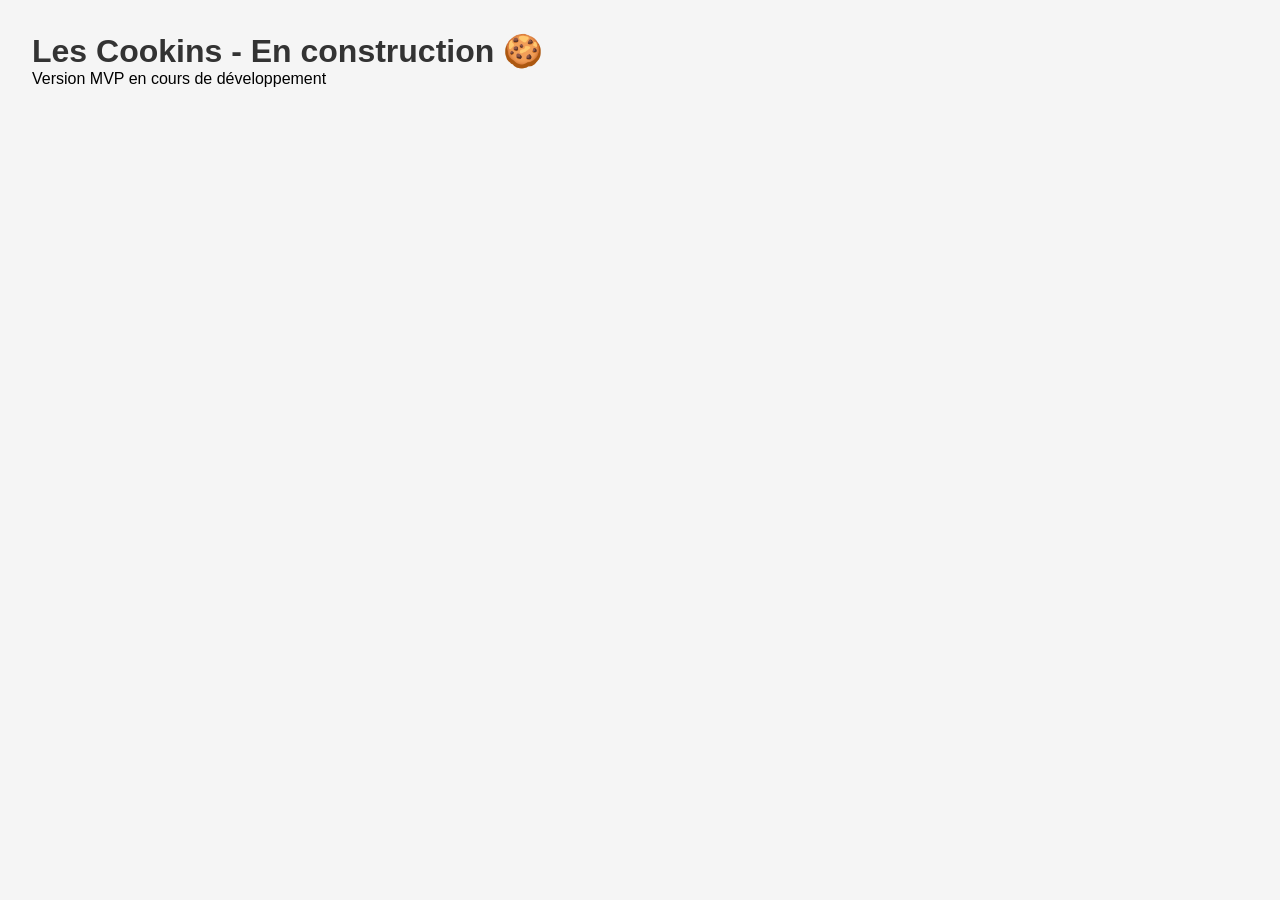
==== index.html @ f66e69fc "Premier commit - structure" ====
<!DOCTYPE html>
<html lang="fr">
<head>
    <meta charset="UTF-8">
    <meta name="viewport" content="width=device-width, initial-scale=1.0">
    <title>Les Cookins - MVP</title>
    <link rel="stylesheet" href="styles/main.css">
</head>
<body>
    <h1>Les Cookins - En construction 🍪</h1>
    <p>Version MVP en cours de développement</p>
</body>
</html>
---- styles/main.css ----
* {
    margin: 0;
    padding: 0;
    box-sizing: border-box;
}

body {
    font-family: Arial, sans-serif;
    padding: 2rem;
    background: #f5f5f5;
}

h1 {
    color: #333;
}
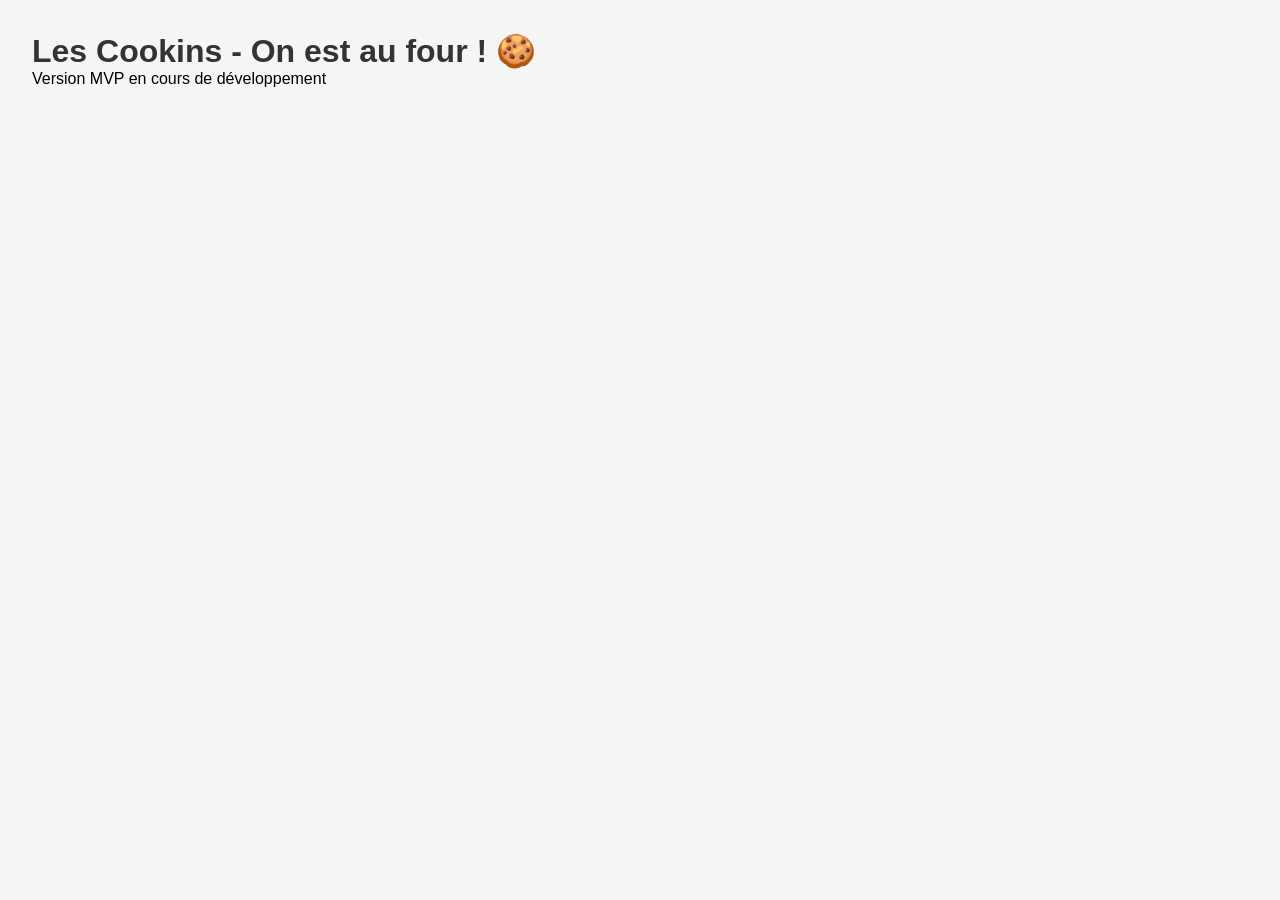
==== commit 1b5ce8fb: "Workflow test" ====
--- a/index.html
+++ b/index.html
@@ -7,7 +7,7 @@
     <link rel="stylesheet" href="styles/main.css">
 </head>
 <body>
-    <h1>Les Cookins - En construction 🍪</h1>
+    <h1>Les Cookins - On est au four ! 🍪</h1>
     <p>Version MVP en cours de développement</p>
 </body>
 </html>
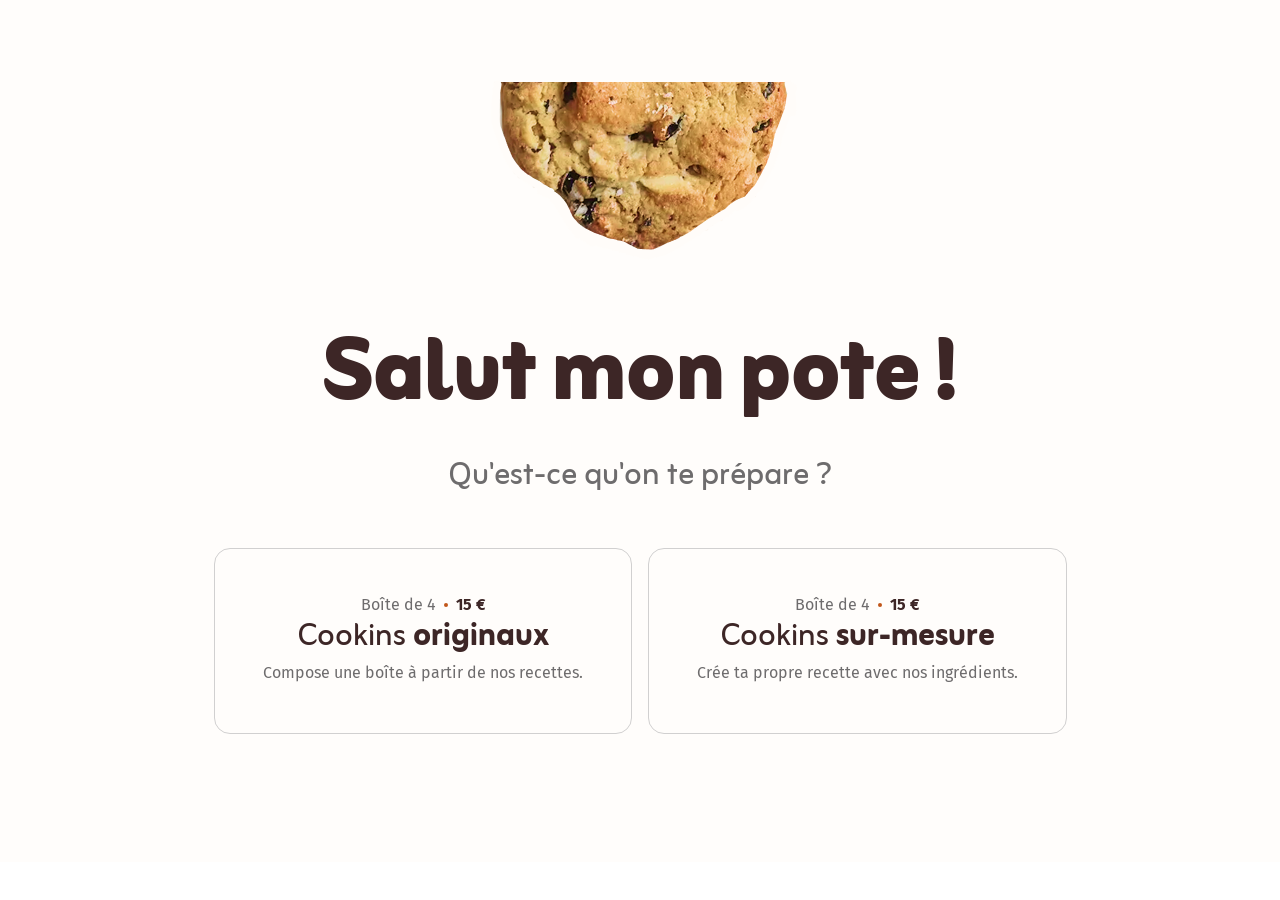
==== commit f19db329: "feat(test)" ====
--- a/index.html
+++ b/index.html
@@ -3,11 +3,80 @@
 <head>
     <meta charset="UTF-8">
     <meta name="viewport" content="width=device-width, initial-scale=1.0">
-    <title>Les Cookins - MVP</title>
-    <link rel="stylesheet" href="styles/main.css">
+    <title>les cookins - Cookies sur-mesure en livraison à Lille</title>
+    
+    <!-- Lien vers les styles -->
+    <link rel="stylesheet" href="styles/variables.css">
+    <link rel="stylesheet" href="styles/reset.css">
+    <link rel="stylesheet" href="styles/global.css">
+    <link rel="stylesheet" href="styles/main_components/card.css">
+    <link rel="stylesheet" href="styles/main_components/button.css">
+
+    <!-- Lien vers les fontes-->
+    <link rel="preconnect" href="https://fonts.googleapis.com">
+    <link rel="preconnect" href="https://fonts.gstatic.com" crossorigin>
+    <link href="https://fonts.googleapis.com/css2?family=Fira+Sans:ital,wght@0,100;0,200;0,300;0,400;0,500;0,600;0,700;0,800;0,900;1,100;1,200;1,300;1,400;1,500;1,600;1,700;1,800;1,900&family=Zain:ital,wght@0,200;0,300;0,400;0,700;0,800;0,900;1,300;1,400&display=swap" rel="stylesheet">
 </head>
+
 <body>
-    <h1>Les Cookins - On est au four ! 🍪</h1>
-    <p>Version MVP en cours de développement</p>
-</body>
-</html>+
+    <header class="header">
+
+    </header>
+
+    <div class="banner">
+
+    </div>
+
+
+
+    <main class="body">
+        <section class="page-title">
+            <div class="page-title__media">
+                <img src="media/MediaPlaceholder.png">
+            </div>
+            <h1 class="page-title__title--hero">Salut mon pote !</h1>
+            <p class="page-title__subtitle">Qu'est-ce qu'on te prépare ?</p>
+        </section>
+
+
+
+        <div class="page-content">
+
+        <section class="cards-gallery">
+  
+            <a href="commande.html" class="card">    
+                <div class="card__info">
+                    <span class="card__type">Boîte de 4</span>
+                    <span class="separator"></span>
+                    <strong class="card__price">15 €</strong>
+                </div>
+                <h2 class="card__title">Cookins <strong class="font-extrabold"> originaux</strong></h2>
+                <p class="card__description">Compose une boîte à partir de nos recettes.</p>
+            </a>
+
+
+    
+            <a href="commande.html" class="card">    
+                <div class="card__info">
+                    <span class="card__type">Boîte de 4</span>
+                    <span class="separator"></span>
+                    <strong class="card__price">15 €</strong>
+                </div>
+                <h2 class="card__title">Cookins <strong class="font-extrabold">sur-mesure</strong></h2>
+                <p class="card__description">Crée ta propre recette avec nos ingrédients.</p>
+            </a>
+
+        </section>
+
+    
+        </div>
+
+    </main>
+
+    <footer class="footer">
+
+    </footer>
+    
+
+</body>
--- a/styles/variables.css
+++ b/styles/variables.css
@@ -0,0 +1,388 @@
+/* ===== CORE - VALEURS BRUTES ====================================== */
+
+:root {
+
+/* ===== Colors =====*/
+
+/* Brand */
+--color-brand-cacao: #3D2626;
+--color-brand-vanille: #FFFDDC;
+--color-brand-praline: #C15619;
+--color-brand-praline-20: #c1571933;
+--color-brand-praline-subtle: #DEB9A0;
+--color-brand-sucre: #FFFDFB;
+--color-brand-chocolat: #6A3E3E;
+--color-brand-pate: #EB9E28;
+--color-brand-pate-subtlest: #FEF8EF;
+--color-brand-pate-subtle: #F5D692;
+--color-brand-pate-strong: #712C16;
+--color-brand-anissa: #FACBF5;
+--color-brand-hugo: #BEF3B1;
+--color-brand-sacha: #D5F5FE;
+--color-brand-shannen: #FFD9AA;
+--color-brand-valentin: #D5D3FF;
+
+/* Neutral */
+--color-neutral-transparent: #FFFFFF00;
+--color-neutral-white: #FFFFFF;
+--color-neutral-100: #E7E6E6;
+--color-neutral-200: #D1D0D0; 
+--color-neutral-300: #B1AFB0;
+--color-neutral-400: #898788;
+--color-neutral-500: #6E6C6D;
+--color-neutral-600: #5E5C5D;
+--color-neutral-700: #504E4F;
+--color-neutral-800: #3D3C3C;
+--color-neutral-900: #2E2D2D;
+
+/* Status */
+--color-status-danger: #BD3636;
+--color-status-danger-subtle: #FAE1E1;
+--color-status-success: #086D1D;
+--color-status-success-subtle: #D8FFE0;
+
+
+
+/* ===== Typography ====== */
+
+--font-default: 'Fira Sans', sans-serif ;
+--font-highlight: 'Zain', sans-serif ;
+
+--font-weight-regular: 400;
+--font-weight-bold: 700;
+--font-weight-extrabold: 800;
+--font-weight-black: 900;
+
+
+
+/* ===== Spacing ====== */
+
+--space-025: 0.25rem;
+--space-050: 0.5rem;
+--space-075: 0.75rem;
+--space-100: 1rem;
+--space-150: 1.5rem;
+--space-200: 2rem;
+--space-300: 3rem;
+--space-500: 5rem;
+
+
+
+/* ===== Text-size ==== */
+
+--text-075: 0.75rem ;
+--text-087: 0.875rem;
+--text-100: 1rem;
+--text-125: 1.25rem;
+--text-150: 1.5rem;
+--text-200: 2rem;
+--text-250: 2.5rem ;
+--text-350: 3.5rem ;
+--text-550: 5.5rem ;
+
+
+
+/* ===== Lineheight ==== */
+
+--lineheight-tight: 100%;
+--lineheight-default: 150%;
+--lineheight-loose: 180%;
+
+}
+
+
+
+
+
+/* ===== SÉMANTIQUES - VALEURS CONTEXTUELLES ======================== */
+
+
+
+/* ========================== 
+Mobile (< 768px)
+========================== */
+
+:root {
+
+/* ===== Colors =====*/
+
+/* Background */
+--color-bg-white: var(--color-neutral-white);
+--color-bg-surface: var(--color-brand-sucre);
+--color-bg-alternative: var(--color-brand-pate-subtlest);
+--color-bg-chocolat: var(--color-brand-chocolat);
+--color-bg-error: var(--color-status-danger);
+--color-bg-error-subtle: var(--color-status-danger-subtle);
+--color-bg-primary-subtle: var(--color-brand-praline-subtle);
+--color-bg-highlight-subtle: var(--color-brand-pate-subtle);
+--color-bg-anissa: var(--color-brand-anissa);
+--color-bg-hugo: var(--color-brand-hugo);
+--color-bg-sacha: var(--color-brand-sacha);
+--color-bg-shannen: var(--color-brand-shannen);
+--color-bg-valentin: var(--color-brand-valentin);
+--color-bg-disabled: var(--color-neutral-100);
+--color-bg-transparent: var(--color-neutral-transparent);
+
+/* Border */
+--color-border: var(--color-neutral-200);
+--color-border-praline: var(--color-brand-praline);
+--color-border-pate: var(--color-brand-pate);
+--color-border-error: var(--color-status-danger);
+--color-border-anissa: var(--color-brand-anissa);
+--color-border-hugo: var(--color-brand-hugo);
+--color-border-sacha: var(--color-brand-sacha);
+--color-border-shannen: var(--color-brand-shannen);
+--color-border-valentin: var(--color-brand-valentin);
+
+/* Text */
+--color-text-default: var(--color-neutral-800);
+--color-text-on-color: var(--color-brand-sucre);
+--color-text-strong: var(--color-brand-cacao);
+--color-text-subtle: var(--color-neutral-500);
+--color-text-primary: var(--color-brand-praline);
+--color-text-error: var(--color-status-danger);
+--color-text-disabled: var(--color-neutral-300);
+
+/* Icon */
+--color-icon-default: var(--color-neutral-800);
+--color-icon-on-color: var(--color-brand-sucre);
+--color-icon-strong: var(--color-brand-cacao);
+--color-icon-subtle: var(--color-neutral-500);
+--color-icon-primary: var(--color-brand-praline);
+--color-icon-error: var(--color-status-danger);
+--color-icon-disabled: var(--color-neutral-300);
+
+/* Button */
+--color-button-highlight: var(--color-brand-pate);
+--color-button-highlight-hover: var(--color-neutral-transparent);
+--color-button-primary: var(--color-brand-praline);
+--color-button-primary-hover: var(--color-brand-pate-strong);
+--color-button-secondary: var(--color-neutral-transparent);
+--color-button-secondary-hover: var(--color-brand-praline-subtle);
+
+
+
+/* ===== Spacing ===== */
+
+/* Génériques */
+--padding-xs: var(--space-025);
+--padding-sm: var(--space-075);
+--padding-md: var(--space-100);
+--padding-xl: var(--space-150);
+
+--gap-xs: var(--space-025);
+--gap-sm: var(--space-050);
+--gap-md: var(--space-100);
+--gap-lg: var(--space-200);
+--gap-xl: var(--space-300);
+
+--radius-md: var(--space-100);
+
+/* Body */
+--body-padding-x: var(--space-100);
+--body-padding-y-top: var(--space-200);
+--body-padding-y-bottom: var(--space-100);
+
+/* Button */
+--button-sm-padding-x: var(--space-075);
+--button-sm-padding-y: var(--space-075);
+--button-sm-gap: var(--space-050);
+
+--button-lg-padding-x: var(--space-150);
+--button-lg-padding-y: var(--space-150);
+--button-lg-gap: var(--space-050);
+
+/* Card */
+--card-padding-x: var(--space-100);
+--card-padding-y: var(--space-100);
+--card-gap: var(--space-100);
+
+/* Footer */
+--footer-padding-x: var(--space-100);
+--footer-padding-y-top: var(--space-300);
+--footer-padding-y-bottom: var(--space-300);
+--footer-gap: var(--space-150);
+
+/* Header */
+--header-padding-x: var(--space-100);
+--header-padding-y: var(--space-100);
+
+/* Input */
+--input-padding-x: var(--space-100);
+--input-padding-y: var(--space-075);
+--input-gap: var(--space-025);
+
+
+
+/* ===== Text size ===== */
+
+--text-hero: var(--text-250) ;
+--text-title-xl: var(--text-200);
+--text-title-l: var(--text-150);
+--text-title-m: var(--text-125);
+--text-title-s: var(--text-100);
+--text-subtitle: var(--text-125);
+--text-body-l: var(--text-125);
+--text-body-m: var(--text-100);
+--text-body-s: var(--text-087);
+--text-banner: var(--text-087);
+--text-button-sm: var(--text-125);
+--text-button-lg: var(--text-150)
+
+}
+
+/* ================================================================================================== */
+
+/* ========================== 
+Tablet (768 à 1023px)
+========================== */
+
+@media (min-width: 768px) {
+:root {
+
+/* ===== Spacing ===== */
+
+/* Génériques */
+--padding-xs: var(--space-025);
+--padding-sm: var(--space-100);
+--padding-md: var(--space-150);
+--padding-xl: var(--space-200);
+
+--gap-xs: var(--space-025);
+--gap-sm: var(--space-050);
+--gap-md: var(--space-100);
+--gap-lg: var(--space-200);
+--gap-xl: var(--space-500);
+
+--radius-md: var(--space-100);
+
+/* Body */
+--body-padding-x: var(--space-300);
+--body-padding-y-top: var(--space-300);
+--body-padding-y-bottom: var(--space-300);
+
+/* Button */
+--button-sm-padding-x: var(--space-075);
+--button-sm-padding-y: var(--space-075);
+--button-sm-gap: var(--space-050);
+
+--button-lg-padding-x: var(--space-150);
+--button-lg-padding-y: var(--space-150);
+--button-lg-gap: var(--space-050);
+
+/* Card */
+--card-padding-x: var(--space-200);
+--card-padding-y: var(--space-200);
+--card-gap: var(--space-100);
+
+/* Footer */
+--footer-padding-x: var(--space-300);
+--footer-padding-y-top: var(--space-300);
+--footer-padding-y-bottom: var(--space-300);
+--footer-gap: var(--space-300);
+
+/* Header */
+--header-padding-x: var(--space-300);
+--header-padding-y: var(--space-100);
+
+/* Input */
+--input-padding-x: var(--space-100);
+--input-padding-y: var(--space-075);
+--input-gap: var(--space-025);
+
+
+
+/* ===== Text size ===== */
+
+--text-hero: var(--text-350) ;
+--text-title-xl: var(--text-250);
+--text-title-l: var(--text-200);
+--text-title-m: var(--text-150);
+--text-title-s: var(--text-125);
+--text-subtitle: var(--text-150);
+--text-body-l: var(--text-125);
+--text-body-m: var(--text-100);
+--text-body-s: var(--text-087);
+--text-banner: var(--text-100);
+
+}
+
+}
+
+
+
+
+/* ========================== 
+Desktop (1024px et +)
+========================== */
+
+@media (min-width: 1024px) {
+:root {
+
+/* ===== Spacing ===== */
+
+/* Génériques */
+--padding-xs: var(--space-025);
+--padding-sm: var(--space-100);
+--padding-md: var(--space-200);
+--padding-xl: var(--space-300);
+
+--gap-xs: var(--space-025);
+--gap-sm: var(--space-050);
+--gap-md: var(--space-100);
+--gap-lg: var(--space-200);
+--gap-xl: var(--space-500);
+
+--radius-md: var(--space-100);
+
+/* Body */
+--body-padding-x: var(--space-500);
+--body-padding-y-top: var(--space-500);
+--body-padding-y-bottom: var(--space-500);
+
+/* Button */
+--button-sm-padding-x: var(--space-075);
+--button-sm-padding-y: var(--space-075);
+--button-sm-gap: var(--space-050);
+
+--button-md-padding-x: var(--space-150);
+--button-md-padding-y: var(--space-150);
+--button-md-gap: var(--space-050);
+
+/* Card */
+--card-padding-x: var(--space-300);
+--card-padding-y: var(--space-300);
+--card-gap: var(--space-100);
+
+/* Footer */
+--footer-padding-x: var(--space-500);
+--footer-padding-y-top: var(--space-300);
+--footer-padding-y-bottom: var(--space-500);
+--footer-gap: var(--space-300);
+
+/* Header */
+--header-padding-x: var(--space-500);
+--header-padding-y: var(--space-150);
+
+/* Input */
+--input-padding-x: var(--space-100);
+--input-padding-y: var(--space-075);
+--input-gap: var(--space-025);
+
+
+
+/* ===== Text size ===== */
+
+--text-hero: var(--text-550) ;
+--text-title-xl: var(--text-350);
+--text-title-l: var(--text-250);
+--text-title-m: var(--text-200);
+--text-title-s: var(--text-150);
+--text-subtitle: var(--text-200);
+--text-body-l: var(--text-125);
+--text-body-m: var(--text-100);
+--text-body-s: var(--text-087);
+--text-banner: var(--text-125);
+
+}
+}
--- a/styles/global.css
+++ b/styles/global.css
@@ -0,0 +1,183 @@
+/* ========================================================================= */
+
+* {
+  font-family: var(--font-default);
+}
+
+strong {
+    font-weight: 700;
+}
+
+.font-extrabold {
+    font-weight: var(--font-weight-extrabold);
+}
+
+.font-black {
+    font-weight: var(--font-weight-black);
+}
+
+
+/* ======== Alert ======== */
+/* Bloc */
+.alert {
+    display: flex;
+    flex-direction: column;
+    align-items: center;
+    padding: var(--padding-md);
+    gap: var(--gap-xs);
+    border-radius: var(--radius-md);
+    font-size: var(--text-body-m);
+}
+
+/* Elements */
+.alert__title {
+    font-size: var(--text-body-m);
+    font-weight: bold;
+}
+
+.alert__description {
+    font-size: var(--text-body-m);
+}
+
+/* Modifiers */
+.alert--success {
+    background-color: var(--color-status-success-subtle);
+    color: var(--color-status-success);
+}
+
+
+/* ======== Customizer form ======== */
+.customizer-form {
+    display: flex;
+    flex-direction: column;
+    gap: var(--gap-xl);
+}
+
+
+/* ======== Main content ======== */
+main {
+    display: flex;
+    flex-direction: column;
+    align-items: center;
+    align-self: stretch;
+    padding : var(--body-padding-y-top) var(--body-padding-x) var(--body-padding-y-bottom) var(--body-padding-x);
+    background: var(--color-bg-surface);
+}
+
+
+/* ======== Page content ======== */
+.page-content {
+    display: flex;
+    flex-direction: column;
+    align-items: center;
+    padding: var(--padding-xl) 0 var(--padding-xl) 0 ;
+    gap: var(--gap-md);
+    max-width: 75rem;
+    width: 100%;
+
+}
+
+
+/* ======== Page title ======== */
+.page-title {
+    display: flex;
+    flex-direction: column;
+    align-items: center;
+    gap: var(--padding-md);
+    width: 100%;
+}
+
+.page-title__media {
+    padding-bottom: var(--padding-md);
+}
+
+.page-title__title--hero {
+    font-family: var(--font-highlight);
+    font-size: var(--text-hero);
+    line-height: 100%;
+    color: var(--color-text-strong);
+    font-weight: 900;
+    text-align: center;
+}
+
+.page-title__title--xl {
+    font-family: var(--font-highlight);
+    font-size: var(--text-title-xl);
+    line-height: 100%;
+    color: var(--color-text-strong);
+    font-weight: 900;
+    text-align: center;
+}
+
+.page-title__subtitle {
+    font-family: var(--font-highlight);
+    font-size: var(--text-subtitle);
+    color: var(--color-text-subtle);
+    text-align: center;
+}
+
+
+/* ======== Segmented button ======== */
+.segmented-button {
+    display: flex;
+    width: 100%;
+    background: var(--color-bg-default);
+    border: var(--color-border) solid 1px;
+    border-radius: var(--radius-md);
+    max-width: 25rem;
+    font-family: var(--font-highlight);
+    font-size: var(--text-button-lg);
+    color: var(--color-text-default);
+}
+
+.segmented-button__item:hover {
+    .segmented-button__icon {
+    stroke-dashoffset: 0;
+    }
+}
+
+.segmented-button__icon {
+    position: absolute;
+    bottom: 0.8rem;
+    left: 50%;
+    transform: translateX(-50%); /* Compense sa propre largeur */
+    stroke-dasharray: 137;
+    stroke-dashoffset: 137;
+    transition: stroke-dashoffset 0.4s;
+}
+
+.segmented-button__item {
+    width: stretch;
+    position: relative;
+    justify-content: center;
+    padding: var(--button-lg-padding-x) var(--button-lg-padding-y);
+    border-radius: var(--radius-md);
+}
+
+.segmented-button__item--active {
+   color: var(--color-text-strong);
+   font-weight: var(--font-weight-extrabold);
+   background-color: var(--color-bg-highlight-subtle);
+   border: 1px solid var(--color-border-praline);
+   pointer-events: none;
+}
+
+
+/* ======== Separator ======== */
+.separator {
+    display: inline-block;
+    width: 0.25rem;
+    height: 0.25rem;
+    border-radius: 50%;
+    background: var(--color-brand-praline);
+}
+
+
+/* ======== Tab-content ======== */
+.tab-content {
+   display: none;
+}
+
+.tab-content--active {
+    display: block;
+}
--- a/styles/main_components/card.css
+++ b/styles/main_components/card.css
@@ -0,0 +1,141 @@
+/* ======== Card ======== */
+/* Bloc */
+.card {
+    display: flex;
+    flex-direction: column;
+    width: stretch;
+    /* À peu près ce qu'on veut mais pas tant (les cards ne remplissent pas toute la largeur en mobile - mais sans la max-width la largeur n'est pas normée sur les plus grands écrans)*/
+    justify-content: center;
+    align-items: center;
+    padding: var(--card-padding-y) var(--card-padding-x);
+    text-decoration: none;
+    background: var(--color-bg-default);
+    box-shadow: 0 0 1.5rem 0 var(--color-neutral-transparent);
+
+    border: 1px solid var(--color-border);
+    border-radius: var(--radius-md);
+
+     transition: transform 0.5s, border-color 1s, box-shadow 0.2s ;
+}
+
+.card:hover {
+    transform: translateY(-4px);
+    border-color: var(--color-border-praline);
+    box-shadow: 0 0 1.5rem 0 var(--color-brand-praline-20);
+}
+.card:checked {
+    border-color: var(--color-border-praline);
+}
+
+/* Elements */
+.card__description {
+    font-family: var(--font-default);
+    font-size: var(--text-body-m);
+    color: var(--color-text-subtle);
+    text-align: center ;
+}
+
+.card__info {
+    display: flex;
+    flex-direction: row;
+    align-items: center;
+    gap: var(--gap-sm);
+}
+
+.card__media {
+    width: 100%;
+    max-width: 8rem;
+    object-fit: cover;
+    object-position: center;
+}
+
+.card__price {
+    font-family: var(--font-default);
+    font-size: var(--text-body-m);
+    color: var(--color-text-strong);
+}
+
+.card__title {
+    font-family: var(--font-highlight);
+    font-size: var(--text-title-m);
+    color: var(--color-text-strong);
+    text-align: center;
+    }
+
+.card__type {
+    font-family: var(--font-default);
+    font-size: var(--text-body-m);
+    color: var(--color-text-subtle);
+}
+
+
+/* ======== Cards gallery ======== */
+.cards-gallery {
+     display: flex;
+     flex-wrap: wrap;
+     justify-content: center;
+     gap: var(--gap-md);
+}
+
+
+/* ======== Counter card ======== */
+.counter-card {
+    display: flex;
+    flex-direction: column;
+    width: 100%;
+    /* À peu près ce qu'on veut mais pas tant (les cards ne remplissent pas toute la largeur en mobile - mais sans la max-width la largeur n'est pas normée sur les plus grands écrans)*/
+    justify-content: center;
+    align-items: center;
+
+    gap: var(--gap-sm);
+    /* ======== Test éventuelle V2
+    padding: var(--card-padding-y) 0 0 0;
+    text-decoration: none;
+    background: var(--color-bg-white);
+    box-shadow: 0 0 1.5rem 0 var(--color-neutral-transparent);
+
+    border: 1px solid var(--color-border);
+    border-radius: var(--radius-md);
+
+     transition: transform 0.5s, border-color 1s, box-shadow 0.2s ;
+     ======== */
+}
+
+
+.counter-card__content {
+     display: flex;
+    flex-direction: column;
+    /* À peu près ce qu'on veut mais pas tant (les cards ne remplissent pas toute la largeur en mobile - mais sans la max-width la largeur n'est pas normée sur les plus grands écrans)*/
+    justify-content: center;
+    align-items: center;
+    padding: var(--card-padding-y) var(--card-padding-x);
+    
+}
+
+
+/* ======== Counter ======== */
+.counter {
+    display: flex;
+    flex-direction: row;
+    justify-content: center;
+    background-color: var(--color-bg-white);
+  
+    border-radius: var(--radius-md);
+    max-height: 72px;
+   
+}
+
+
+.counter__input {
+    display: flex;
+    align-items: center;
+    align-self: stretch;
+    justify-content: center;
+    padding: var(--padding-xs) var(--padding-xl) 0 var(--padding-xl);
+   
+    width: 100%;
+    font-family: var(--font-highlight);
+    font-size: var(--text-title-l) ;
+    font-weight: var(--font-weight-extrabold);
+    color: var(--color-text-strong);
+}
--- a/styles/main_components/button.css
+++ b/styles/main_components/button.css
@@ -0,0 +1,82 @@
+/* ======== Button ======== */
+.button {
+border-radius: var(--radius-md);
+color: var(--color-text-strong);
+}
+
+.button__icon {
+    fill: var(--color-text-strong)
+}
+
+.button--disabled {
+    background-color: var(--color-bg-disabled);
+    color: var(--color-text-disabled);
+    cursor:not-allowed;
+}
+
+/* ======== Variations de taille ======== */
+.button--large {
+    padding: var(--button-lg-padding-y) var(--button-lg-padding-x);
+}
+
+/* ======== Variations de style ======== */
+.button--primary {
+    color: var(--color-text-on-color);
+    background-color: var(--color-button-primary);
+}
+.button--primary:hover {
+    background-color: var(--color-button-primary-hover);
+}
+
+/* ======== Variations de couleur OG======== */
+
+/* Anissa */
+.button--anissa {
+    background-color: var(--color-bg-anissa);
+    border: solid 1px var(--color-bg-anissa);
+}
+.button--anissa:hover {
+    background-color: var(--color-bg-transparent);
+}
+
+/* Hugo */
+.button--hugo {
+    color: var(--color-text-strong);
+    background-color: var(--color-bg-hugo);
+    border: solid 1px var(--color-bg-hugo);
+}
+.button--hugo:hover {
+    background-color: var(--color-bg-transparent);
+}
+
+/* Sacha */
+.button--sacha {
+    color: var(--color-text-strong);
+    background-color: var(--color-bg-sacha);
+    border: solid 1px var(--color-bg-sacha);
+}
+.button--sacha:hover {
+    background-color: var(--color-bg-transparent);
+}
+
+/* Shannen */
+.button--shannen {
+    color: var(--color-text-strong);
+    background-color: var(--color-bg-shannen);
+    border: solid 1px var(--color-bg-shannen);
+}
+.button--shannen:hover {
+    background-color: var(--color-bg-transparent);
+}
+
+/* Valentin */
+.button--valentin {
+    color: var(--color-text-strong);
+    background-color: var(--color-bg-valentin);
+    border: solid 1px var(--color-bg-valentin);
+}
+.button--valentin:hover {
+    background-color: var(--color-bg-transparent);
+}
+
+
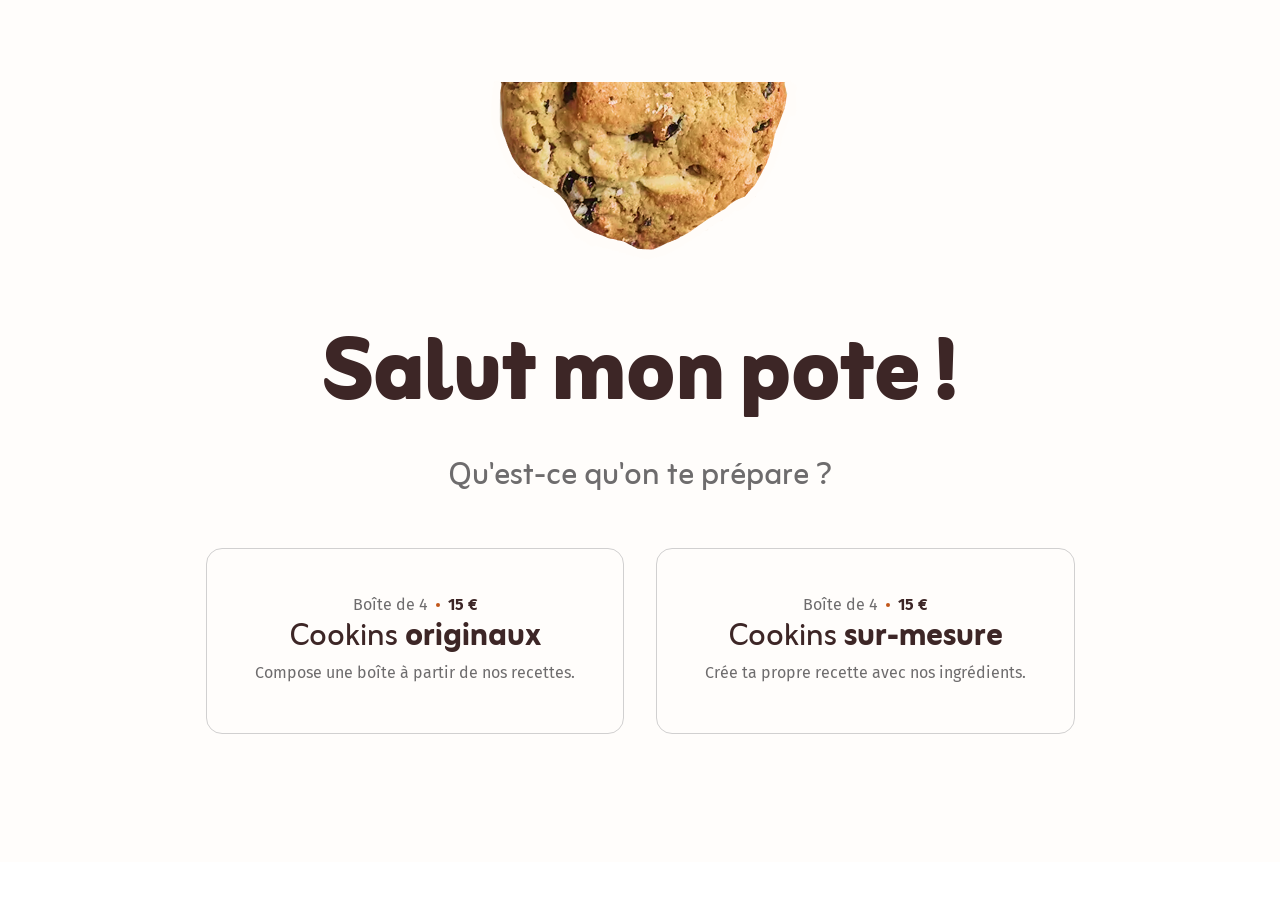
==== commit 7006c1d3: "Checkout page - V1" ====
--- a/index.html
+++ b/index.html
@@ -57,7 +57,7 @@
 
 
     
-            <a href="commande.html" class="card">    
+            <a href="commande.html#custom" class="card">    
                 <div class="card__info">
                     <span class="card__type">Boîte de 4</span>
                     <span class="separator"></span>
--- a/styles/variables.css
+++ b/styles/variables.css
@@ -113,6 +113,7 @@
 --color-bg-chocolat: var(--color-brand-chocolat);
 --color-bg-error: var(--color-status-danger);
 --color-bg-error-subtle: var(--color-status-danger-subtle);
+--color-bg-success-subtle: var(--color-status-success-subtle);
 --color-bg-primary-subtle: var(--color-brand-praline-subtle);
 --color-bg-highlight-subtle: var(--color-brand-pate-subtle);
 --color-bg-anissa: var(--color-brand-anissa);
@@ -133,6 +134,7 @@
 --color-border-sacha: var(--color-brand-sacha);
 --color-border-shannen: var(--color-brand-shannen);
 --color-border-valentin: var(--color-brand-valentin);
+--color-border-focus: var(--color-brand-praline);
 
 /* Text */
 --color-text-default: var(--color-neutral-800);
@@ -218,13 +220,13 @@
 
 --text-hero: var(--text-250) ;
 --text-title-xl: var(--text-200);
---text-title-l: var(--text-150);
---text-title-m: var(--text-125);
---text-title-s: var(--text-100);
+--text-title-lg: var(--text-150);
+--text-title-md: var(--text-125);
+--text-title-sm: var(--text-100);
 --text-subtitle: var(--text-125);
---text-body-l: var(--text-125);
---text-body-m: var(--text-100);
---text-body-s: var(--text-087);
+--text-body-lg: var(--text-125);
+--text-body-md: var(--text-100);
+--text-body-sm: var(--text-087);
 --text-banner: var(--text-087);
 --text-button-sm: var(--text-125);
 --text-button-lg: var(--text-150)
@@ -296,13 +298,13 @@
 
 --text-hero: var(--text-350) ;
 --text-title-xl: var(--text-250);
---text-title-l: var(--text-200);
---text-title-m: var(--text-150);
---text-title-s: var(--text-125);
+--text-title-lg: var(--text-200);
+--text-title-md: var(--text-150);
+--text-title-sm: var(--text-125);
 --text-subtitle: var(--text-150);
---text-body-l: var(--text-125);
---text-body-m: var(--text-100);
---text-body-s: var(--text-087);
+--text-body-lg: var(--text-125);
+--text-body-md: var(--text-100);
+--text-body-sm: var(--text-087);
 --text-banner: var(--text-100);
 
 }
@@ -375,13 +377,13 @@
 
 --text-hero: var(--text-550) ;
 --text-title-xl: var(--text-350);
---text-title-l: var(--text-250);
---text-title-m: var(--text-200);
---text-title-s: var(--text-150);
+--text-title-lg: var(--text-250);
+--text-title-md: var(--text-200);
+--text-title-sm: var(--text-150);
 --text-subtitle: var(--text-200);
---text-body-l: var(--text-125);
---text-body-m: var(--text-100);
---text-body-s: var(--text-087);
+--text-body-lg: var(--text-125);
+--text-body-md: var(--text-100);
+--text-body-sm: var(--text-087);
 --text-banner: var(--text-125);
 
 }
--- a/styles/global.css
+++ b/styles/global.css
@@ -20,29 +20,38 @@
 /* ======== Alert ======== */
 /* Bloc */
 .alert {
-    display: flex;
-    flex-direction: column;
-    align-items: center;
+    display: none;
     padding: var(--padding-md);
     gap: var(--gap-xs);
     border-radius: var(--radius-md);
-    font-size: var(--text-body-m);
+    font-size: var(--text-body-md);
+}
+
+.alert--active {
+    display: flex;
+    flex-direction: column;
+    align-items: center;
 }
 
 /* Elements */
 .alert__title {
-    font-size: var(--text-body-m);
+    font-size: var(--text-body-md);
     font-weight: bold;
 }
 
 .alert__description {
-    font-size: var(--text-body-m);
+    font-size: var(--text-body-md);
 }
 
 /* Modifiers */
 .alert--success {
-    background-color: var(--color-status-success-subtle);
-    color: var(--color-status-success);
+    background-color: var(--color-bg-success-subtle);
+    color: var(--color-text-success);
+}
+
+.alert--error {
+    background-color: var(--color-bg-error-subtle);
+    color: var(--color-text-error);
 }
 
 
@@ -175,9 +184,36 @@
 
 /* ======== Tab-content ======== */
 .tab-content {
-   display: none;
+    display: none;
 }
 
 .tab-content--active {
-    display: block;
+    gap: var(--gap-lg);
+    display:flex;
+    flex-direction: column;
+}
+
+/* ===== Title ===== */
+.title--xl {
+    font-family: var(--font-highlight);
+    font-size: var(--text-title-xl);
+    line-height: var(--lineheight-tight);
+    color: var(--color-text-strong);
+    font-weight: var(--font-weight-black);
+}
+
+.title--lg {
+    font-family: var(--font-highlight);
+    font-size: var(--text-title-lg);
+    line-height: var(--lineheight-tight);
+    color: var(--color-text-strong);
+    font-weight: var(--font-weight-extrabold);
+}
+
+.title--md {
+    font-family: var(--font-highlight);
+    font-size: var(--text-title-md);
+    line-height: var(--lineheight-tight);
+    color: var(--color-text-strong);
+    font-weight: var(--font-weight-extrabold);
 }
--- a/styles/main_components/card.css
+++ b/styles/main_components/card.css
@@ -30,7 +30,7 @@
 /* Elements */
 .card__description {
     font-family: var(--font-default);
-    font-size: var(--text-body-m);
+    font-size: var(--text-body-md);
     color: var(--color-text-subtle);
     text-align: center ;
 }
@@ -44,27 +44,27 @@
 
 .card__media {
     width: 100%;
-    max-width: 8rem;
+    max-width: 12rem;
     object-fit: cover;
     object-position: center;
 }
 
 .card__price {
     font-family: var(--font-default);
-    font-size: var(--text-body-m);
+    font-size: var(--text-body-md);
     color: var(--color-text-strong);
 }
 
 .card__title {
     font-family: var(--font-highlight);
-    font-size: var(--text-title-m);
+    font-size: var(--text-title-md);
     color: var(--color-text-strong);
     text-align: center;
     }
 
 .card__type {
     font-family: var(--font-default);
-    font-size: var(--text-body-m);
+    font-size: var(--text-body-md);
     color: var(--color-text-subtle);
 }
 
@@ -74,7 +74,7 @@
      display: flex;
      flex-wrap: wrap;
      justify-content: center;
-     gap: var(--gap-md);
+     gap: var(--gap-lg);
 }
 
 
@@ -135,7 +135,7 @@
    
     width: 100%;
     font-family: var(--font-highlight);
-    font-size: var(--text-title-l) ;
+    font-size: var(--text-title-lg) ;
     font-weight: var(--font-weight-extrabold);
     color: var(--color-text-strong);
 }
--- a/styles/main_components/button.css
+++ b/styles/main_components/button.css
@@ -1,22 +1,24 @@
 /* ======== Button ======== */
 .button {
-border-radius: var(--radius-md);
-color: var(--color-text-strong);
+    display: flex;
+    align-items: center;
+    justify-content: center;
+    border-radius: var(--radius-md);
+    color: var(--color-text-strong);
 }
 
 .button__icon {
-    fill: var(--color-text-strong)
+    fill: var(--color-text-strong);
 }
 
-.button--disabled {
-    background-color: var(--color-bg-disabled);
-    color: var(--color-text-disabled);
-    cursor:not-allowed;
-}
+
 
 /* ======== Variations de taille ======== */
 .button--large {
     padding: var(--button-lg-padding-y) var(--button-lg-padding-x);
+    font-family: var(--font-highlight);
+    font-size: var(--text-button-lg);
+    font-weight: var(--font-weight-bold);
 }
 
 /* ======== Variations de style ======== */
@@ -80,3 +82,10 @@
 }
 
 
+/* == États == */
+.button.button--disabled {
+    background-color: var(--color-bg-transparent);
+    color: var(--color-text-disabled);
+    border-color : var(--color-bg-transparent);
+    cursor:not-allowed;
+}
